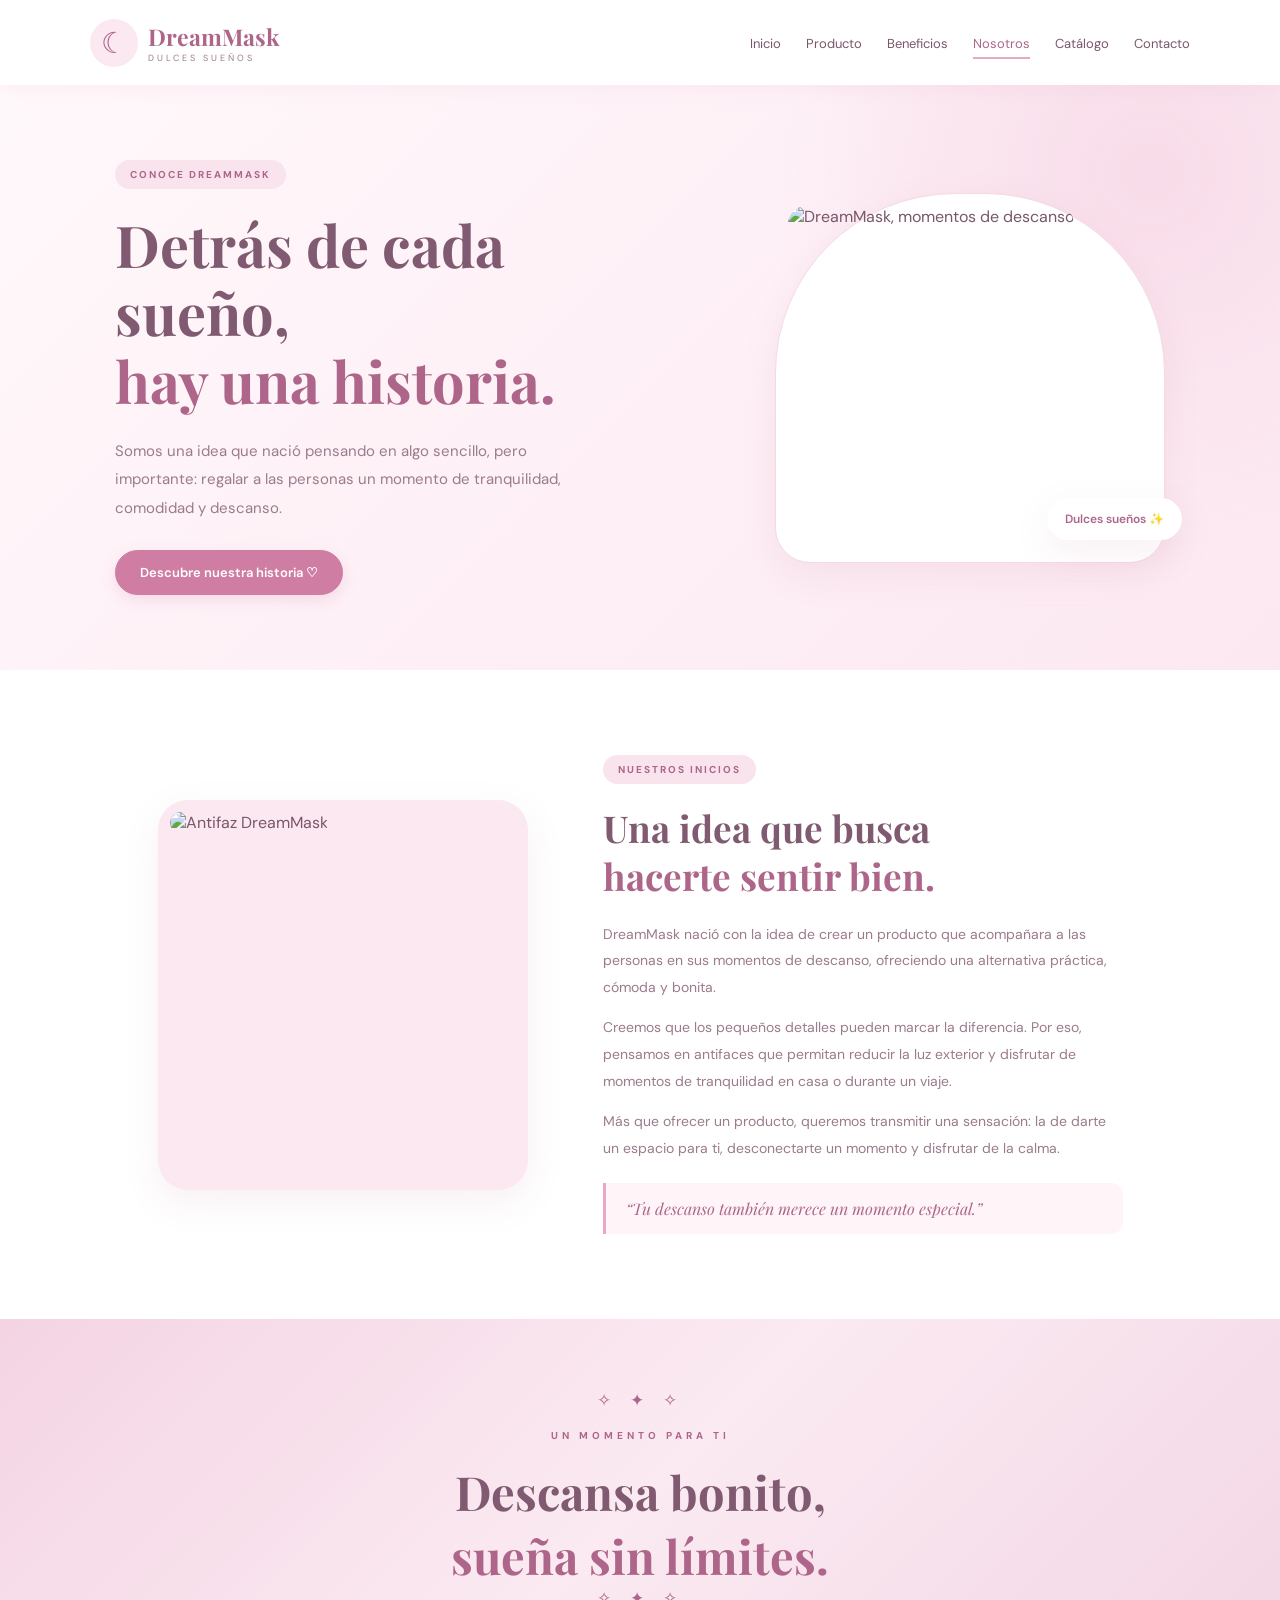
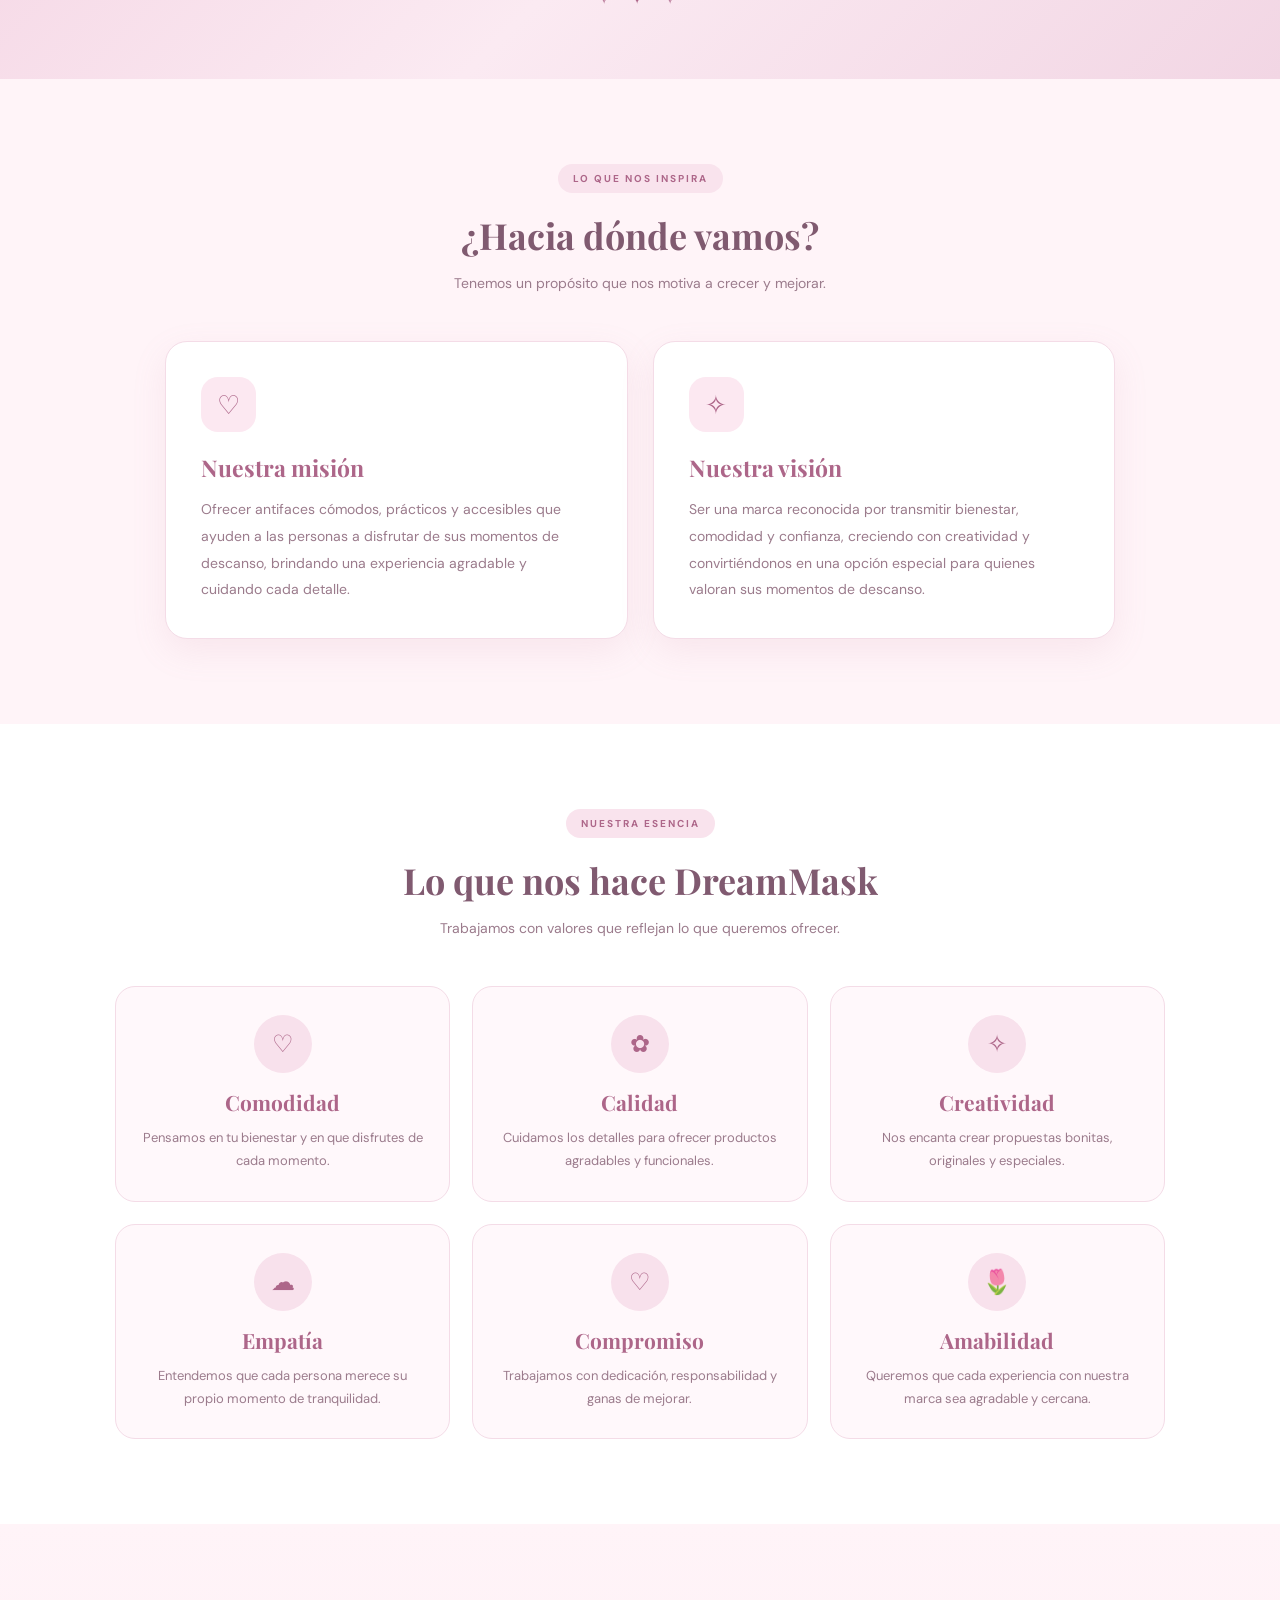
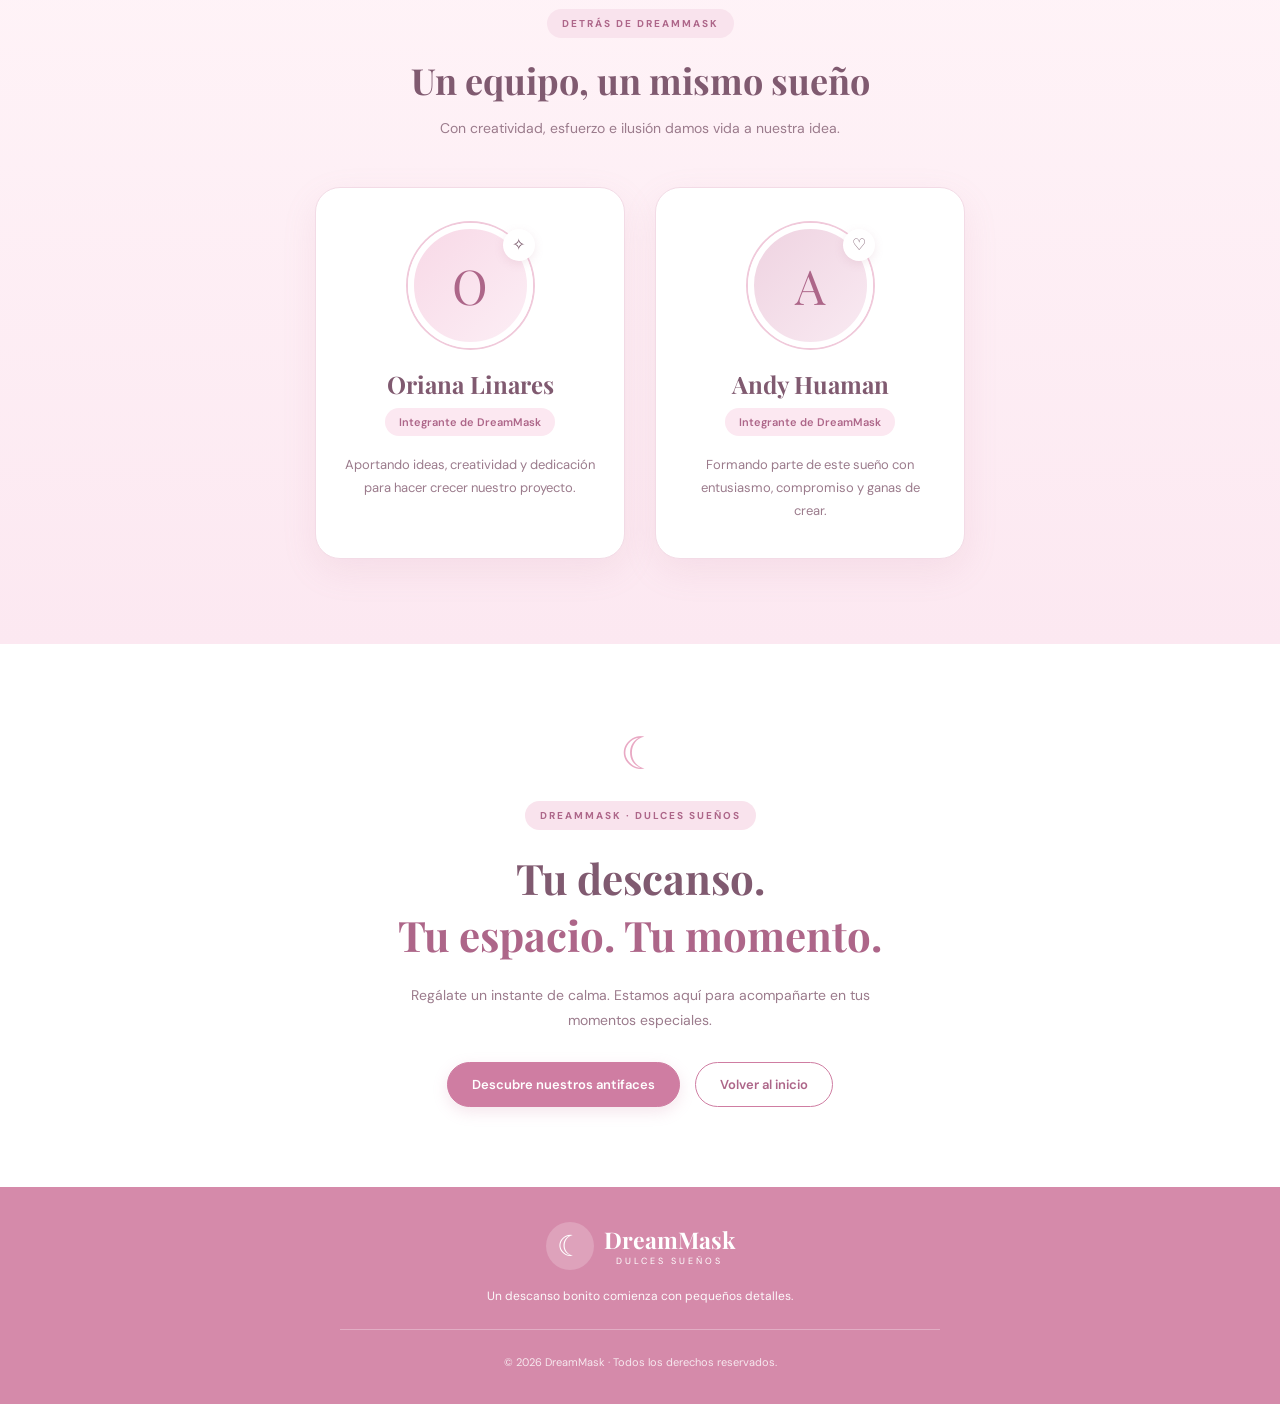
==== nosotros.html @ ea696ba6 "Add files via upload" ====
<!DOCTYPE html>
<html lang="es">
<head>
    <meta charset="UTF-8">
    <meta name="viewport" content="width=device-width, initial-scale=1.0">
    <title>Nosotros | DreamMask</title>
    <link rel="stylesheet" href="nostros.css">
</head>
<body>

<header class="navbar">
    <a href="propuesta de valor.html" class="marca">
        <span class="marca-icono">☾</span>
        <span class="marca-texto">
            <span class="marca-nombre">DreamMask</span>
            <span class="marca-slogan">DULCES SUEÑOS</span>
        </span>
    </a>

    <nav>
        <ul class="menu">
            <li><a href="propuesta de valor.html#inicio">Inicio</a></li>
            <li><a href="propuesta de valor.html#producto">Producto</a></li>
            <li><a href="propuesta de valor.html#beneficios">Beneficios</a></li>
            <li><a href="nosotros.html" class="activo">Nosotros</a></li>
            <li><a href="propuesta de valor.html#catalogo">Catálogo</a></li>
            <li><a href="propuesta de valor.html#contacto">Contacto</a></li>
        </ul>
    </nav>
</header>

<!-- PORTADA -->
<section class="portada">
    <div class="portada-texto">
        <span class="etiqueta">CONOCE DREAMMASK</span>

        <h1>Detrás de cada sueño,<br>
            <span>hay una historia.</span>
        </h1>

        <p>
            Somos una idea que nació pensando en algo sencillo,
            pero importante: regalar a las personas un momento
            de tranquilidad, comodidad y descanso.
        </p>

        <a href="#historia" class="boton">
            Descubre nuestra historia ♡
        </a>
    </div>

    <div class="portada-imagen">
        <img src="imagenes/antifas.webp"
             alt="DreamMask, momentos de descanso">
        <div class="decoracion-imagen">
            Dulces sueños ✨
        </div>
    </div>
</section>

<!-- HISTORIA -->
<section class="historia" id="historia">

    <div class="historia-imagen">
        <img src="imagenes/OIP.webp"
             alt="Antifaz DreamMask">
    </div>

    <div class="historia-texto">
        <span class="etiqueta">NUESTROS INICIOS</span>

        <h2>Una idea que busca<br>
            <span>hacerte sentir bien.</span>
        </h2>

        <p>
            DreamMask nació con la idea de crear un producto
            que acompañara a las personas en sus momentos de
            descanso, ofreciendo una alternativa práctica,
            cómoda y bonita.
        </p>

        <p>
            Creemos que los pequeños detalles pueden marcar
            la diferencia. Por eso, pensamos en antifaces que
            permitan reducir la luz exterior y disfrutar de
            momentos de tranquilidad en casa o durante un viaje.
        </p>

        <p>
            Más que ofrecer un producto, queremos transmitir
            una sensación: la de darte un espacio para ti,
            desconectarte un momento y disfrutar de la calma.
        </p>

        <div class="frase">
            “Tu descanso también merece un momento especial.”
        </div>
    </div>

</section>

<!-- ESLOGAN -->
<section class="eslogan">
    <span class="estrellita">✧ ✦ ✧</span>

    <p>UN MOMENTO PARA TI</p>

    <h2>Descansa bonito,<br>
        <span>sueña sin límites.</span>
    </h2>

    <span class="estrellita">✧ ✦ ✧</span>
</section>

<!-- MISIÓN Y VISIÓN -->
<section class="mision-vision">

    <div class="titulo-seccion">
        <span class="etiqueta">LO QUE NOS INSPIRA</span>
        <h2>¿Hacia dónde vamos?</h2>
        <p>Tenemos un propósito que nos motiva a crecer y mejorar.</p>
    </div>

    <div class="contenedor-mv">

        <article class="tarjeta-mv">
            <div class="icono">♡</div>

            <h3>Nuestra misión</h3>

            <p>
                Ofrecer antifaces cómodos, prácticos y accesibles
                que ayuden a las personas a disfrutar de sus
                momentos de descanso, brindando una experiencia
                agradable y cuidando cada detalle.
            </p>
        </article>

        <article class="tarjeta-mv">
            <div class="icono">✧</div>

            <h3>Nuestra visión</h3>

            <p>
                Ser una marca reconocida por transmitir bienestar,
                comodidad y confianza, creciendo con creatividad
                y convirtiéndonos en una opción especial para
                quienes valoran sus momentos de descanso.
            </p>
        </article>

    </div>
</section>

<!-- VALORES -->
<section class="valores">

    <div class="titulo-seccion">
        <span class="etiqueta">NUESTRA ESENCIA</span>
        <h2>Lo que nos hace DreamMask</h2>
        <p>Trabajamos con valores que reflejan lo que queremos ofrecer.</p>
    </div>

    <div class="contenedor-valores">

        <article class="valor-card">
            <span class="valor-icono">♡</span>
            <h3>Comodidad</h3>
            <p>Pensamos en tu bienestar y en que disfrutes de cada momento.</p>
        </article>

        <article class="valor-card">
            <span class="valor-icono">✿</span>
            <h3>Calidad</h3>
            <p>Cuidamos los detalles para ofrecer productos agradables y funcionales.</p>
        </article>

        <article class="valor-card">
            <span class="valor-icono">✧</span>
            <h3>Creatividad</h3>
            <p>Nos encanta crear propuestas bonitas, originales y especiales.</p>
        </article>

        <article class="valor-card">
            <span class="valor-icono">☁</span>
            <h3>Empatía</h3>
            <p>Entendemos que cada persona merece su propio momento de tranquilidad.</p>
        </article>

        <article class="valor-card">
            <span class="valor-icono">♡</span>
            <h3>Compromiso</h3>
            <p>Trabajamos con dedicación, responsabilidad y ganas de mejorar.</p>
        </article>

        <article class="valor-card">
            <span class="valor-icono">🌷</span>
            <h3>Amabilidad</h3>
            <p>Queremos que cada experiencia con nuestra marca sea agradable y cercana.</p>
        </article>

    </div>
</section>

<!-- EQUIPO -->
<section class="equipo">

    <div class="titulo-seccion">
        <span class="etiqueta">DETRÁS DE DREAMMASK</span>
        <h2>Un equipo, un mismo sueño</h2>
        <p>Con creatividad, esfuerzo e ilusión damos vida a nuestra idea.</p>
    </div>

    <div class="equipo-contenedor">

        <article class="integrante">
            <div class="avatar avatar-1">
                <span>O</span>
                <div class="avatar-decoracion">✧</div>
            </div>

            <h3>Oriana Linares</h3>
            <span class="cargo">Integrante de DreamMask</span>

            <p>
                Aportando ideas, creatividad y dedicación
                para hacer crecer nuestro proyecto.
            </p>
        </article>

        <article class="integrante">
            <div class="avatar avatar-2">
                <span>A</span>
                <div class="avatar-decoracion">♡</div>
            </div>

            <h3>Andy Huaman</h3>
            <span class="cargo">Integrante de DreamMask</span>

            <p>
                Formando parte de este sueño con entusiasmo,
                compromiso y ganas de crear.
            </p>
        </article>

    </div>
</section>

<!-- FINAL -->
<section class="final">

    <div class="final-decoracion">☾</div>

    <span class="etiqueta">DREAMMASK · DULCES SUEÑOS</span>

    <h2>Tu descanso.<br>
        <span>Tu espacio. Tu momento.</span>
    </h2>

    <p>
        Regálate un instante de calma.
        Estamos aquí para acompañarte en tus momentos especiales.
    </p>

    <div class="final-botones">
        <a href="propuesta de valor.html#catalogo" class="boton">
            Descubre nuestros antifaces
        </a>

        <a href="propuesta de valor.html" class="boton-secundario">
            Volver al inicio
        </a>
    </div>

</section>

<!-- FOOTER -->
<footer class="footer">

    <a href="propuesta de valor.html" class="marca marca-footer">
        <span class="marca-icono">☾</span>
        <span class="marca-texto">
            <span class="marca-nombre">DreamMask</span>
            <span class="marca-slogan">DULCES SUEÑOS</span>
        </span>
    </a>

    <p>Un descanso bonito comienza con pequeños detalles.</p>

    <div class="footer-linea"></div>

    <p class="copyright">
        © 2026 DreamMask · Todos los derechos reservados.
    </p>

</footer>

</body>
</html>
---- nostros.css ----
/* ===============================
   DREAMMASK - PAGINA NOSOTROS
================================ */

@import url('https://fonts.googleapis.com/css2?family=DM+Sans:wght@400;500;600;700&family=Playfair+Display:wght@500;600;700&display=swap');

:root {
    --rosa: #e9a9c4;
    --rosa-medio: #cf7da2;
    --rosa-oscuro: #ad6689;
    --rosa-claro: #fce8f1;
    --fondo: #fff4f8;
    --blanco: #ffffff;
    --texto: #79576a;
    --texto-suave: #9b7b8c;
    --sombra: 0 12px 35px rgba(199, 128, 158, 0.12);
}

* {
    margin: 0;
    padding: 0;
    box-sizing: border-box;
}

html {
    scroll-behavior: smooth;
}

body {
    font-family: 'DM Sans', sans-serif;
    color: var(--texto);
    background: var(--fondo);
    overflow-x: hidden;
}

h1, h2, h3 {
    font-family: 'Playfair Display', serif;
}

a {
    text-decoration: none;
}

/* ===============================
   NAVBAR
================================ */

.navbar {
    width: 100%;
    min-height: 85px;
    padding: 15px 7%;
    background: rgba(255, 255, 255, 0.94);
    display: flex;
    justify-content: space-between;
    align-items: center;
    gap: 25px;
    box-shadow: 0 4px 18px rgba(205, 133, 163, 0.08);
    position: sticky;
    top: 0;
    z-index: 100;
    backdrop-filter: blur(10px);
}

.marca {
    display: flex;
    align-items: center;
    gap: 10px;
    flex-shrink: 0;
}

.marca-icono {
    width: 48px;
    height: 48px;
    background: var(--rosa-claro);
    color: var(--rosa-oscuro);
    border-radius: 50%;
    display: grid;
    place-items: center;
    font-size: 29px;
}

.marca-texto {
    display: flex;
    flex-direction: column;
}

.marca-nombre {
    font-family: 'Playfair Display', serif;
    font-size: 23px;
    font-weight: 700;
    color: var(--rosa-oscuro);
}

.marca-slogan {
    font-size: 9px;
    letter-spacing: 3px;
    color: var(--texto-suave);
}

.menu {
    list-style: none;
    display: flex;
    align-items: center;
    flex-wrap: wrap;
    gap: 25px;
}

.menu a {
    color: var(--texto);
    font-size: 13px;
    transition: 0.3s;
    position: relative;
}

.menu a:hover,
.menu a.activo {
    color: var(--rosa-oscuro);
}

.menu a.activo::after {
    content: "";
    position: absolute;
    width: 100%;
    height: 2px;
    background: var(--rosa);
    bottom: -7px;
    left: 0;
}

/* ===============================
   TEXTOS GENERALES
================================ */

.etiqueta {
    display: inline-block;
    color: var(--rosa-oscuro);
    background: #f9e3ed;
    padding: 8px 15px;
    border-radius: 30px;
    font-size: 10px;
    font-weight: 700;
    letter-spacing: 2px;
}

.boton {
    display: inline-block;
    padding: 13px 24px;
    border-radius: 35px;
    background: var(--rosa-medio);
    color: white;
    font-size: 13px;
    font-weight: 600;
    border: 1px solid var(--rosa-medio);
    box-shadow: 0 5px 15px rgba(207, 125, 162, 0.2);
    transition: 0.3s ease;
}

.boton:hover {
    background: var(--rosa-oscuro);
    transform: translateY(-3px);
    box-shadow: 0 8px 20px rgba(173, 102, 137, 0.25);
}

/* ===============================
   PORTADA
================================ */

.portada {
    min-height: 520px;
    padding: 75px 9%;
    display: flex;
    align-items: center;
    justify-content: space-between;
    gap: 60px;
    background:
        radial-gradient(circle at 90% 15%, #f8dce9 0, transparent 30%),
        linear-gradient(135deg, #fff8fb, #fce8f1);
}

.portada-texto {
    flex: 1;
    max-width: 530px;
}

.portada-texto h1 {
    font-size: clamp(38px, 4.5vw, 59px);
    line-height: 1.18;
    margin: 22px 0;
    color: #805a70;
}

.portada-texto h1 span {
    color: var(--rosa-oscuro);
}

.portada-texto p {
    font-size: 15px;
    line-height: 1.9;
    color: var(--texto-suave);
    max-width: 450px;
    margin-bottom: 28px;
}

.portada-imagen {
    width: 390px;
    height: 370px;
    flex-shrink: 0;
    position: relative;
    padding: 12px;
    background: white;
    border-radius: 180px 180px 35px 35px;
    box-shadow: var(--sombra);
    border: 1px solid #f5d9e5;
}

.portada-imagen img {
    width: 100%;
    height: 100%;
    object-fit: cover;
    object-position: center;
    border-radius: 170px 170px 27px 27px;
}

.decoracion-imagen {
    position: absolute;
    bottom: 22px;
    right: -18px;
    background: white;
    color: var(--rosa-oscuro);
    padding: 13px 18px;
    border-radius: 25px;
    box-shadow: var(--sombra);
    font-size: 12px;
    font-weight: 600;
}

/* ===============================
   HISTORIA
================================ */

.historia {
    padding: 85px 10%;
    display: flex;
    align-items: center;
    justify-content: center;
    gap: 75px;
    background: white;
}

.historia-imagen {
    width: 370px;
    height: 390px;
    flex-shrink: 0;
    padding: 12px;
    background: var(--rosa-claro);
    border-radius: 30px;
    box-shadow: var(--sombra);
}

.historia-imagen img {
    width: 100%;
    height: 100%;
    object-fit: cover;
    border-radius: 22px;
}

.historia-texto {
    max-width: 520px;
}

.historia-texto h2 {
    color: #805a70;
    font-size: 37px;
    line-height: 1.3;
    margin: 20px 0;
}

.historia-texto h2 span {
    color: var(--rosa-oscuro);
}

.historia-texto p {
    font-size: 14px;
    line-height: 1.9;
    margin-bottom: 14px;
    color: var(--texto-suave);
}

.frase {
    margin-top: 22px;
    padding: 15px 20px;
    border-left: 3px solid var(--rosa);
    background: #fff4f8;
    color: var(--rosa-oscuro);
    font-family: 'Playfair Display', serif;
    font-style: italic;
    border-radius: 0 12px 12px 0;
}

/* ===============================
   ESLOGAN
================================ */

.eslogan {
    padding: 70px 20px;
    text-align: center;
    background: linear-gradient(135deg, #f4d4e3, #fbeaf2, #f2d6e4);
}

.eslogan .estrellita {
    display: block;
    color: var(--rosa-oscuro);
    letter-spacing: 7px;
    font-size: 17px;
}

.eslogan p {
    font-size: 10px;
    letter-spacing: 4px;
    margin: 18px 0;
    color: var(--rosa-oscuro);
    font-weight: 700;
}

.eslogan h2 {
    font-size: clamp(33px, 4vw, 47px);
    line-height: 1.35;
    color: #805a70;
}

.eslogan h2 span {
    color: var(--rosa-oscuro);
}

/* ===============================
   MISION Y VISION
================================ */

.mision-vision {
    padding: 85px 9%;
    background: var(--fondo);
}

.titulo-seccion {
    text-align: center;
    margin-bottom: 45px;
}

.titulo-seccion h2 {
    font-size: 36px;
    color: #805a70;
    margin: 18px 0 12px;
}

.titulo-seccion > p {
    font-size: 14px;
    color: var(--texto-suave);
    line-height: 1.8;
}

.contenedor-mv {
    max-width: 950px;
    margin: auto;
    display: grid;
    grid-template-columns: repeat(2, 1fr);
    gap: 25px;
}

.tarjeta-mv {
    background: white;
    padding: 35px;
    border-radius: 22px;
    border: 1px solid #f4dce7;
    box-shadow: var(--sombra);
    transition: 0.3s;
}

.tarjeta-mv:hover {
    transform: translateY(-5px);
}

.icono {
    width: 55px;
    height: 55px;
    display: grid;
    place-items: center;
    border-radius: 17px;
    background: var(--rosa-claro);
    color: var(--rosa-oscuro);
    font-size: 26px;
    margin-bottom: 20px;
}

.tarjeta-mv h3 {
    color: var(--rosa-oscuro);
    font-size: 23px;
    margin-bottom: 13px;
}

.tarjeta-mv p {
    font-size: 14px;
    color: var(--texto-suave);
    line-height: 1.9;
}

/* ===============================
   VALORES
================================ */

.valores {
    padding: 85px 9%;
    background: white;
}

.contenedor-valores {
    display: grid;
    grid-template-columns: repeat(3, 1fr);
    gap: 22px;
    max-width: 1100px;
    margin: auto;
}

.valor-card {
    padding: 28px 24px;
    background: #fff8fb;
    border: 1px solid #f4dce7;
    border-radius: 20px;
    text-align: center;
    transition: 0.3s;
}

.valor-card:hover {
    transform: translateY(-5px);
    background: #fcecf4;
    box-shadow: var(--sombra);
}

.valor-icono {
    width: 58px;
    height: 58px;
    margin: 0 auto 15px;
    display: grid;
    place-items: center;
    border-radius: 50%;
    background: #f8e1ec;
    color: var(--rosa-oscuro);
    font-size: 24px;
}

.valor-card h3 {
    font-size: 21px;
    color: var(--rosa-oscuro);
    margin-bottom: 10px;
}

.valor-card p {
    font-size: 13px;
    color: var(--texto-suave);
    line-height: 1.8;
}

/* ===============================
   EQUIPO
================================ */

.equipo {
    padding: 85px 9%;
    background: linear-gradient(180deg, #fff4f8, #fce8f1);
}

.equipo-contenedor {
    display: flex;
    justify-content: center;
    gap: 30px;
    flex-wrap: wrap;
}

.integrante {
    width: 310px;
    padding: 35px 28px;
    text-align: center;
    border-radius: 25px;
    background: white;
    box-shadow: var(--sombra);
    border: 1px solid #f3dbe6;
    transition: 0.3s;
}

.integrante:hover {
    transform: translateY(-6px);
}

.avatar {
    width: 125px;
    height: 125px;
    border-radius: 50%;
    margin: 0 auto 20px;
    display: grid;
    place-items: center;
    position: relative;
    border: 6px solid white;
    box-shadow: 0 0 0 2px #f0c9da;
}

.avatar span {
    font-family: 'Playfair Display', serif;
    font-size: 48px;
    color: var(--rosa-oscuro);
}

.avatar-1 {
    background: linear-gradient(135deg, #f8d9e7, #fceef5);
}

.avatar-2 {
    background: linear-gradient(135deg, #efd3e1, #f9eaf2);
}

.avatar-decoracion {
    position: absolute;
    right: -8px;
    top: 0;
    background: white;
    border-radius: 50%;
    width: 32px;
    height: 32px;
    display: grid;
    place-items: center;
    font-size: 16px !important;
    box-shadow: 0 3px 10px rgba(190, 120, 150, 0.15);
}

.integrante h3 {
    color: #805a70;
    font-size: 24px;
    margin-bottom: 8px;
}

.cargo {
    display: inline-block;
    background: var(--rosa-claro);
    color: var(--rosa-oscuro);
    padding: 7px 14px;
    border-radius: 30px;
    font-size: 11px;
    font-weight: 600;
}

.integrante p {
    font-size: 13px;
    line-height: 1.8;
    color: var(--texto-suave);
    margin-top: 17px;
}

/* ===============================
   FINAL
================================ */

.final {
    text-align: center;
    padding: 80px 20px;
    background: white;
}

.final-decoracion {
    font-size: 45px;
    color: var(--rosa);
    margin-bottom: 18px;
}

.final h2 {
    font-size: 42px;
    line-height: 1.35;
    color: #805a70;
    margin: 20px 0;
}

.final h2 span {
    color: var(--rosa-oscuro);
}

.final > p {
    max-width: 500px;
    margin: 0 auto 28px;
    color: var(--texto-suave);
    font-size: 14px;
    line-height: 1.8;
}

.final-botones {
    display: flex;
    justify-content: center;
    gap: 15px;
    flex-wrap: wrap;
}

.boton-secundario {
    display: inline-block;
    padding: 13px 24px;
    border-radius: 35px;
    border: 1px solid var(--rosa-medio);
    color: var(--rosa-oscuro);
    background: white;
    font-size: 13px;
    font-weight: 600;
    transition: 0.3s;
}

.boton-secundario:hover {
    background: var(--rosa-claro);
    transform: translateY(-3px);
}

/* ===============================
   FOOTER
================================ */

.footer {
    background: #d58aaa;
    padding: 35px 20px;
    text-align: center;
    color: white;
}

.marca-footer {
    justify-content: center;
    margin-bottom: 18px;
}

.marca-footer .marca-icono {
    background: rgba(255, 255, 255, 0.2);
    color: white;
}

.marca-footer .marca-nombre,
.marca-footer .marca-slogan {
    color: white;
}

.footer > p {
    font-size: 12px;
    opacity: 0.95;
}

.footer-linea {
    max-width: 600px;
    height: 1px;
    background: rgba(255, 255, 255, 0.3);
    margin: 25px auto;
}

.footer .copyright {
    font-size: 11px;
    opacity: 0.8;
}

/* ===============================
   RESPONSIVE
================================ */

@media (max-width: 1000px) {

    .navbar {
        flex-direction: column;
        padding: 18px 5%;
    }

    .menu {
        justify-content: center;
        gap: 18px;
    }

    .portada {
        padding: 65px 6%;
        gap: 35px;
    }

    .portada-imagen {
        width: 320px;
        height: 330px;
    }

    .historia {
        gap: 40px;
        padding: 70px 6%;
    }

    .historia-imagen {
        width: 310px;
        height: 340px;
    }

    .contenedor-valores {
        grid-template-columns: repeat(2, 1fr);
    }
}

@media (max-width: 700px) {

    .navbar {
        position: relative;
    }

    .menu {
        gap: 12px;
    }

    .menu a {
        font-size: 11px;
    }

    .portada {
        flex-direction: column;
        text-align: center;
        padding: 55px 7%;
    }

    .portada-texto p {
        margin-left: auto;
        margin-right: auto;
    }

    .portada-imagen {
        width: min(310px, 90%);
        height: 300px;
    }

    .historia {
        flex-direction: column;
        padding: 60px 7%;
    }

    .historia-imagen {
        width: min(330px, 100%);
        height: 320px;
    }

    .historia-texto h2 {
        font-size: 31px;
    }

    .eslogan {
        padding: 55px 15px;
    }

    .eslogan h2 {
        font-size: 34px;
    }

    .mision-vision,
    .valores,
    .equipo {
        padding: 60px 6%;
    }

    .titulo-seccion h2 {
        font-size: 30px;
    }

    .contenedor-mv {
        grid-template-columns: 1fr;
    }

    .contenedor-valores {
        grid-template-columns: 1fr;
    }

    .tarjeta-mv {
        padding: 27px;
    }

    .final {
        padding: 60px 7%;
    }

    .final h2 {
        font-size: 33px;
    }
}

@media (max-width: 400px) {

    .marca-nombre {
        font-size: 20px;
    }

    .menu {
        gap: 10px;
    }

    .portada-texto h1 {
        font-size: 36px;
    }

    .final-botones {
        flex-direction: column;
        align-items: center;
    }

    .boton,
    .boton-secundario {
        width: 100%;
        max-width: 280px;
        text-align: center;
    }
}
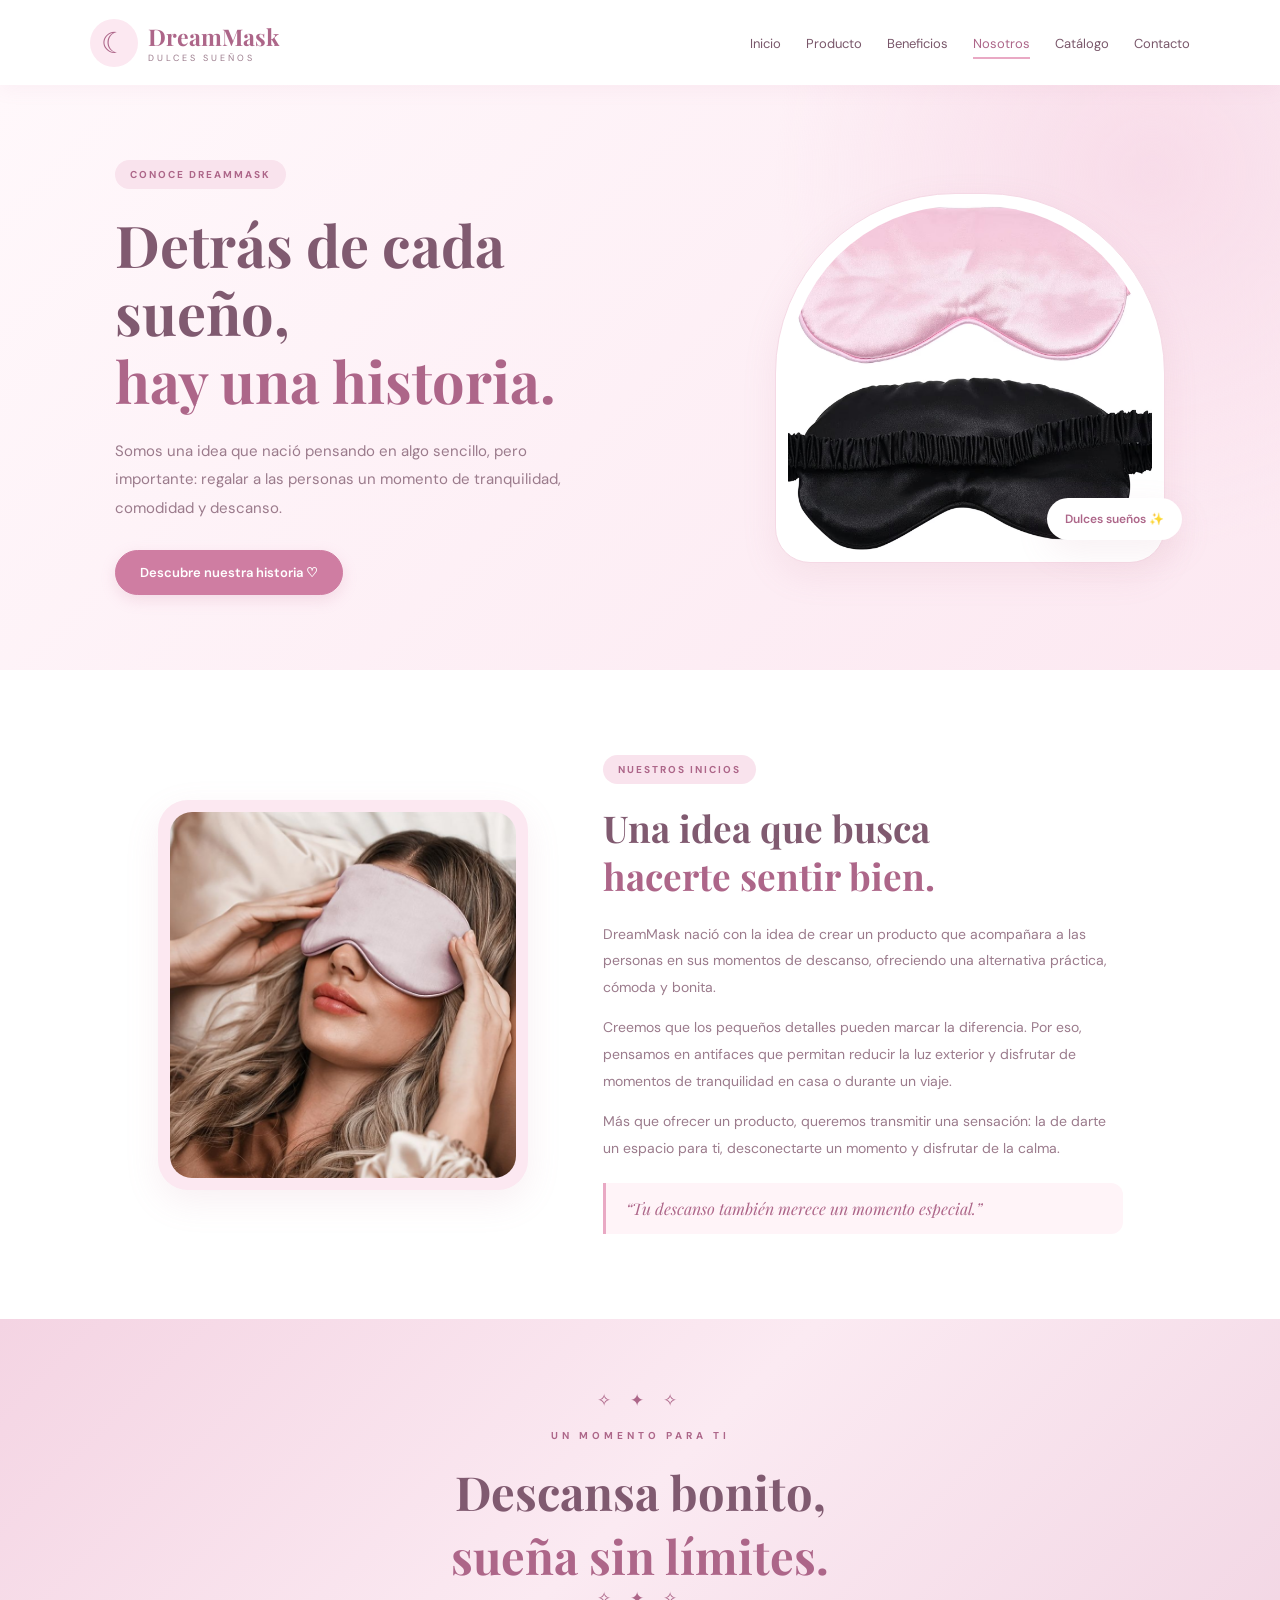
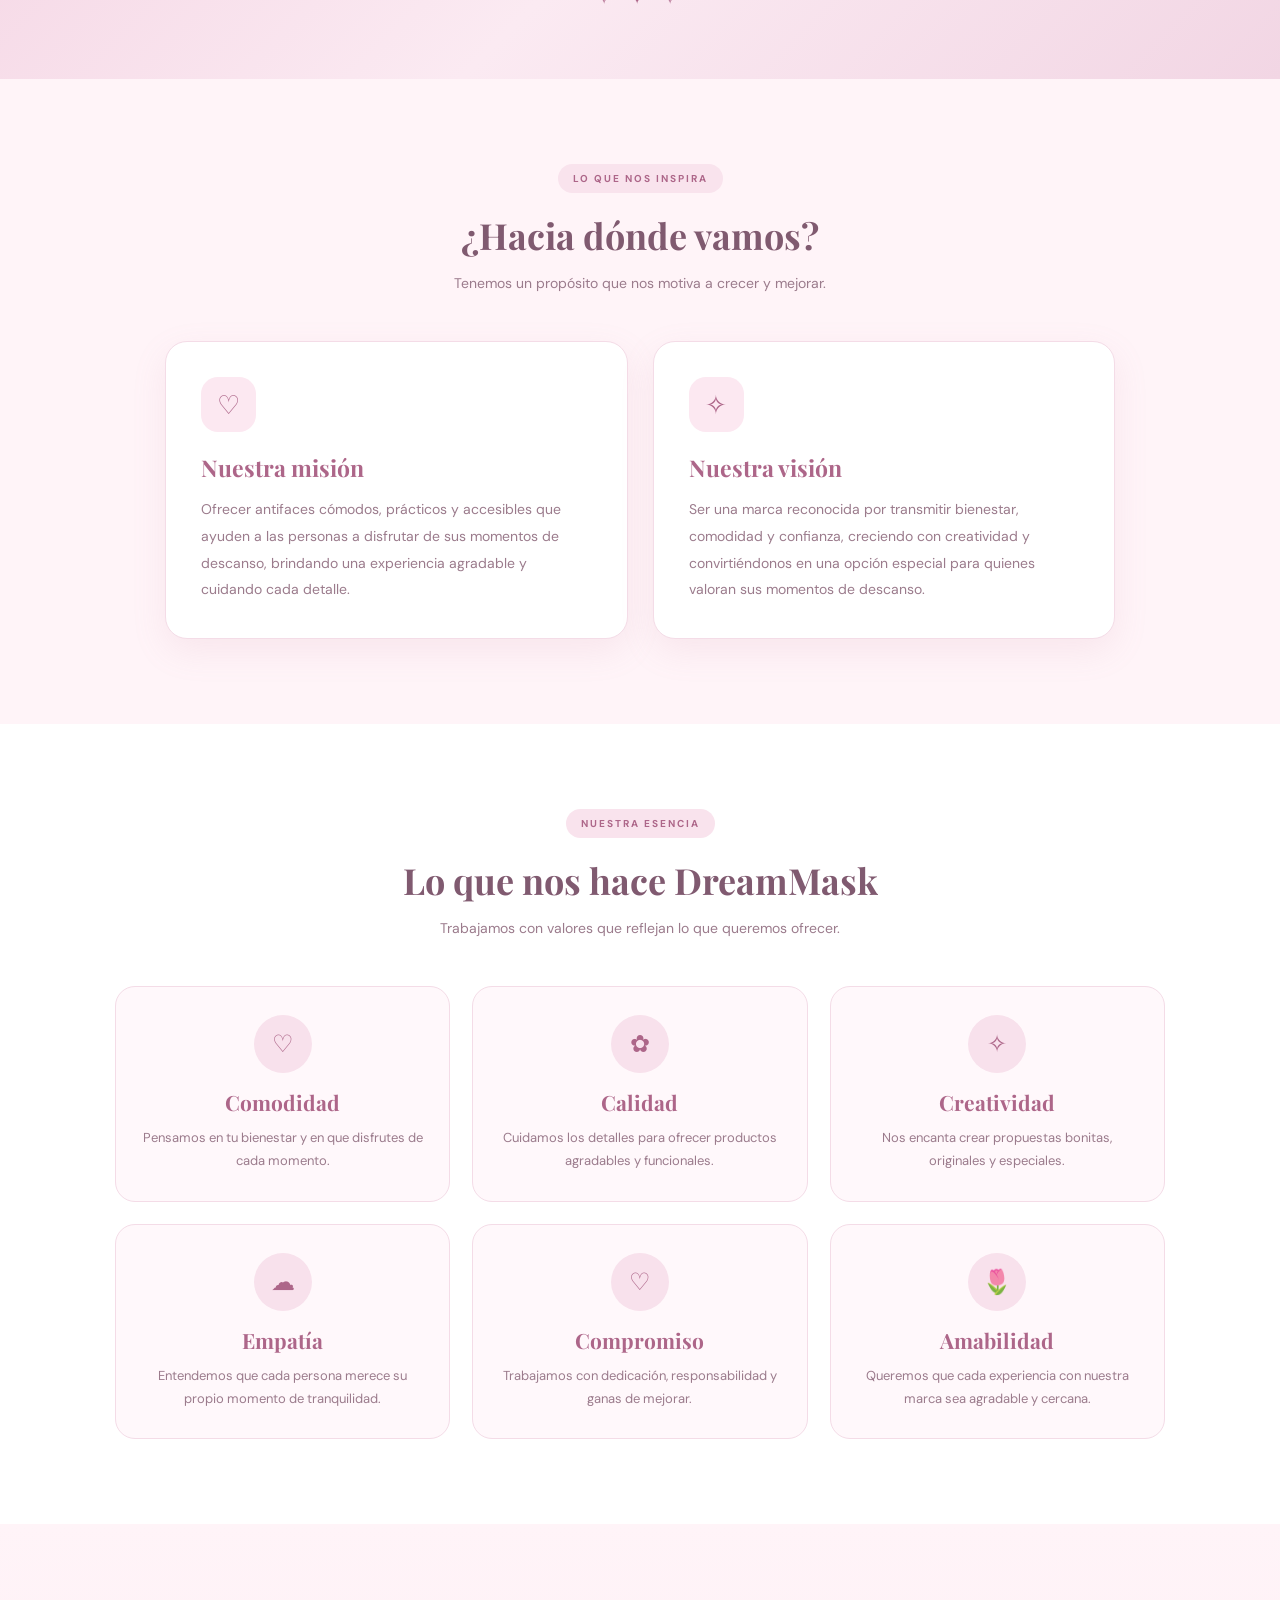
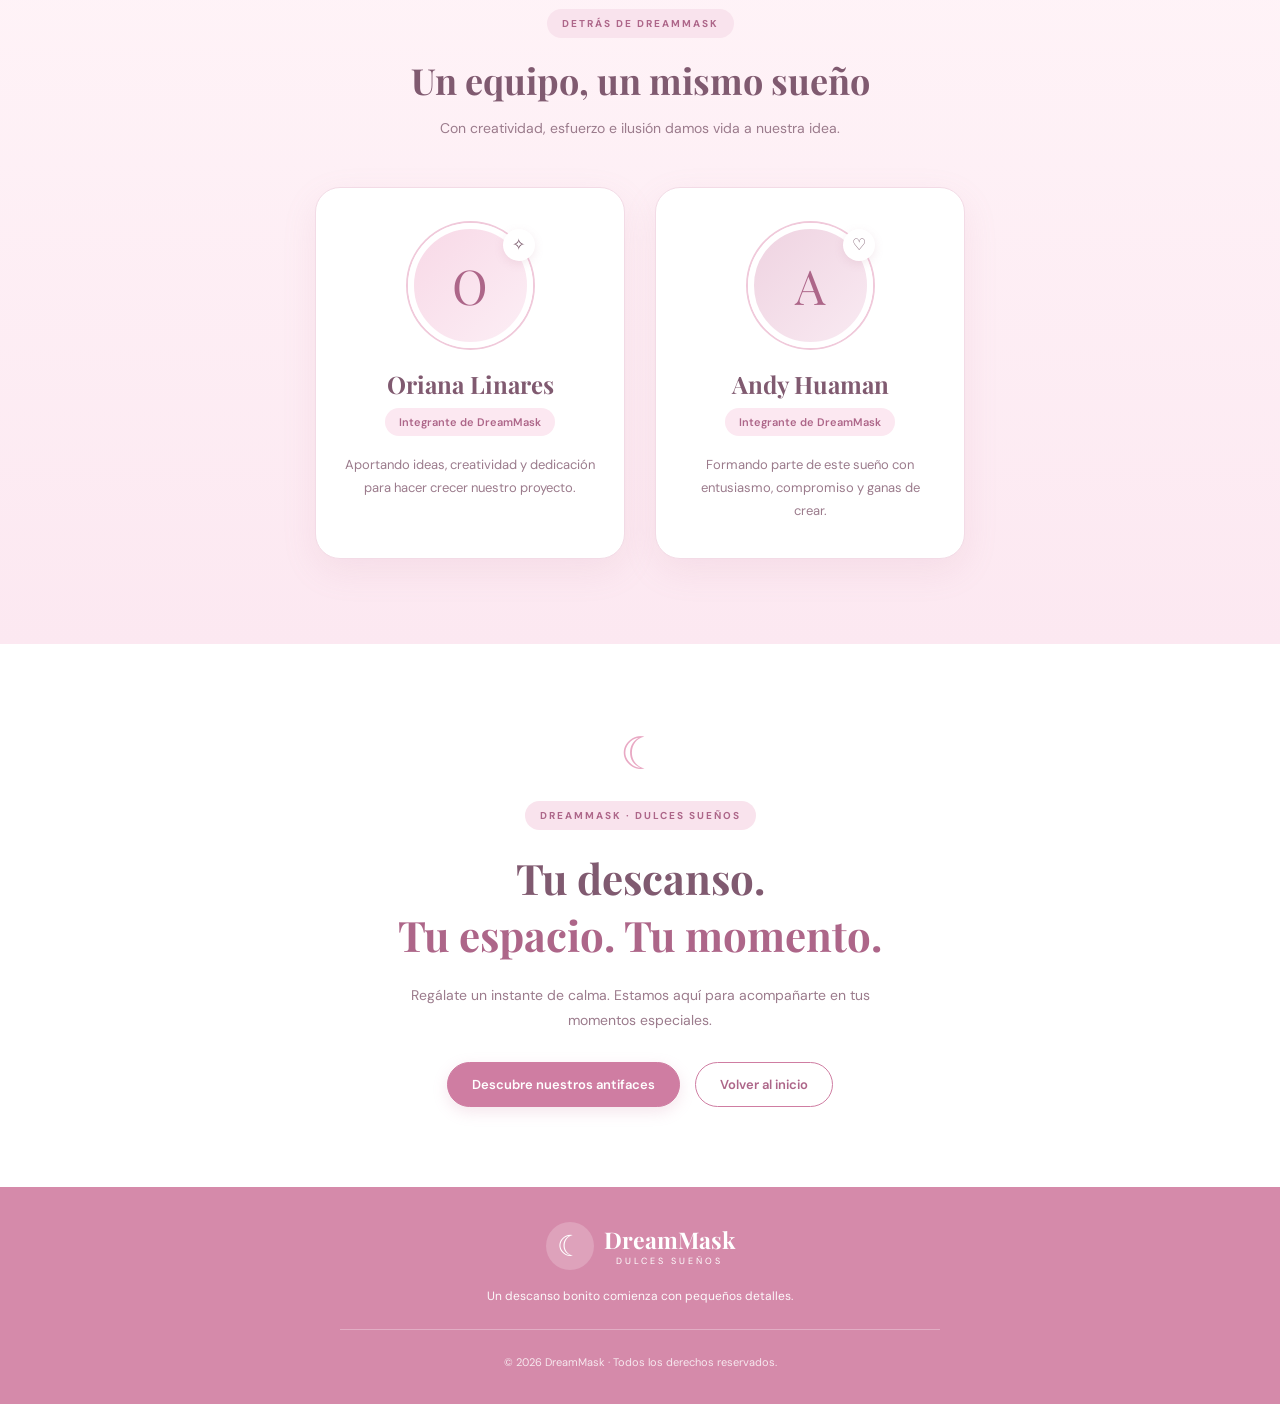
==== commit 46bca68a: "Update nosotros.html" ====
--- a/nosotros.html
+++ b/nosotros.html
@@ -52,7 +52,7 @@
     </div>
 
     <div class="portada-imagen">
-        <img src="imagenes/antifas.webp"
+        <img src="ori.avif"
              alt="DreamMask, momentos de descanso">
         <div class="decoracion-imagen">
             Dulces sueños ✨
@@ -64,7 +64,7 @@
 <section class="historia" id="historia">
 
     <div class="historia-imagen">
-        <img src="imagenes/OIP.webp"
+        <img src="andy.jpg"
              alt="Antifaz DreamMask">
     </div>
 
